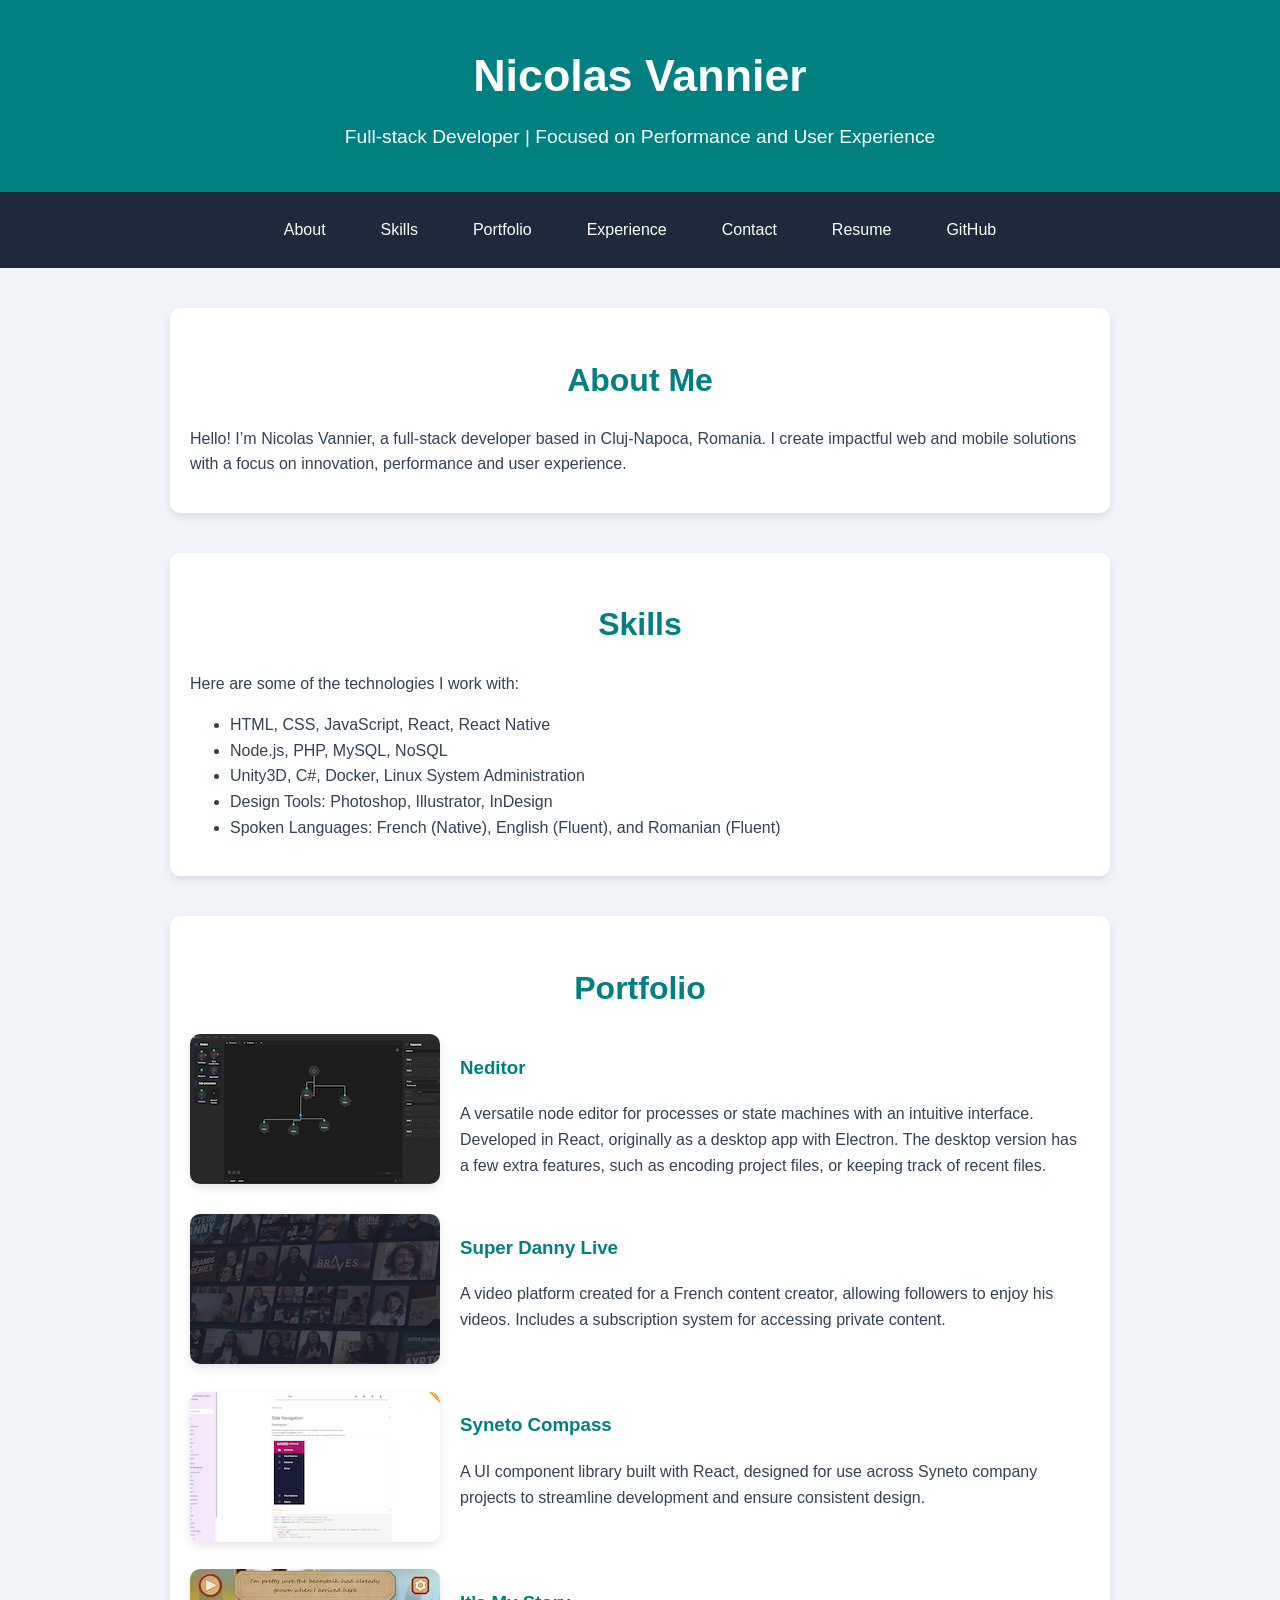
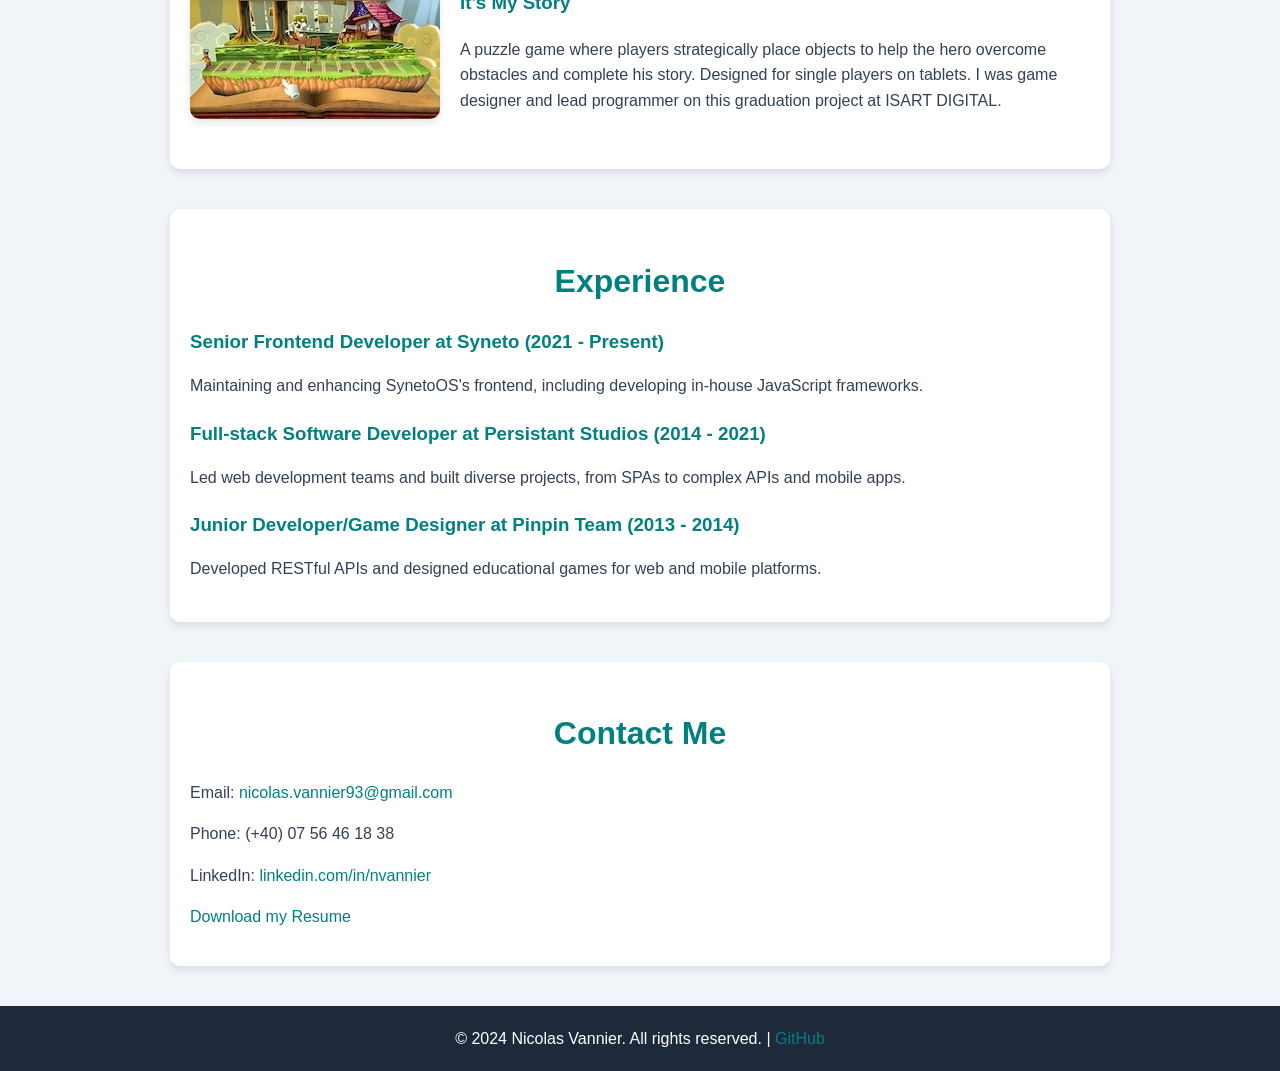
==== index.html @ c06a726c "update: optimize for mobile browsers" ====
<!DOCTYPE html>
<html lang="en">

<head>
  <meta charset="UTF-8">
  <meta name="viewport" content="width=device-width, initial-scale=1.0">
  <title>Nicolas Vannier Portfolio</title>
  <link rel="shortcut icon" href="favicon.ico" type="image/x-icon">
  <style>
    :root {
      --primary-color: #008080;
      --secondary-color: #1e293b;
      --background-color: #f1f5f9;
      --text-color: #334155;
      --light-text: #ffffff;
    }

    html {
      scroll-behavior: smooth;
    }

    body {
      font-family: 'Arial', sans-serif;
      margin: 0;
      padding: 0;
      background-color: var(--background-color);
      color: var(--text-color);
      line-height: 1.6;
    }

    header {
      background: var(--primary-color);
      color: var(--light-text);
      text-align: center;
      padding: 40px 20px;
    }

    header h1 {
      font-size: 2.8em;
      margin: 0;
    }

    header p {
      font-size: 1.2em;
      margin: 10px 0 0;
    }

    nav {
      position: relative;
      background: var(--secondary-color);
      padding: 15px;
    }

    #menu-toggle {
      display: none;
    }

    #menu-icon {
      display: none;
      font-size: 1.5em;
      cursor: pointer;
      background: var(--secondary-color);
      color: white;
      border: none;
      padding: 10px;
      border-radius: 5px;
      margin: 10px 0;
    }

    /* Navigation Links */
    #nav-links {
      display: flex;
      justify-content: center;
      gap: 15px;
    }

    #nav-links a {
      text-decoration: none;
      color: var(--light-text);
      padding: 10px 20px;
      border-radius: 5px;
      transition: background 0.3s;
    }

    #nav-links a:hover {
      background: var(--primary-color);
    }

    section {
      max-width: 900px;
      margin: 40px auto;
      padding: 20px;
      background: white;
      border-radius: 10px;
      box-shadow: 0 4px 8px rgba(0, 0, 0, 0.1);
    }

    section h2 {
      text-align: center;
      color: var(--primary-color);
      font-size: 2em;
      margin-bottom: 20px;
    }

    .portfolio-item {
      display: flex;
      gap: 20px;
      margin-bottom: 20px;
    }

    .portfolio-item img {
      width: 250px;
      height: 150px;
      object-fit: cover;
      border-radius: 10px;
      box-shadow: 0 4px 8px rgba(0, 0, 0, 0.1);
    }

    footer {
      background: var(--secondary-color);
      color: white;
      text-align: center;
      padding: 20px 0;
    }

    a {
      color: var(--primary-color);
      text-decoration: none;
    }

    a:hover {
      text-decoration: underline;
    }

    .experience-item {
      margin-bottom: 20px;
    }

    .experience-item h3 {
      color: var(--primary-color);
      margin-bottom: 5px;
    }

    /* General Styles for Small Screens */
    @media (max-width: 768px) {
      #menu-icon {
        display: block;
        margin-top: 0;
      }

      nav {
        padding: 0;
      }

      #nav-links {
        display: none;
        flex-direction: column;
        align-items: center;
        background: var(--secondary-color);
        padding: 10px;
        border-radius: 10px;
        box-shadow: 0 4px 8px rgba(0, 0, 0, 0.1);
      }

      #menu-toggle:checked+#menu-icon+#nav-links {
        display: flex;
      }

      #nav-links a {
        color: white;
        margin: 5px 0;
      }

      section {
        padding: 15px;
        margin: 20px auto;
      }

      .portfolio-item {
        flex-direction: column;
        align-items: center;
      }

      .portfolio-item img {
        width: 100%;
        max-width: 300px;
        height: auto;
        margin-bottom: 10px;
      }

      .portfolio-item div {
        text-align: center;
      }

      header {
        padding: 20px;
      }

      header h1 {
        font-size: 2em;
      }

      header p {
        font-size: 1em;
      }

      footer {
        font-size: 0.9em;
        padding: 15px;
      }
    }
  </style>
</head>

<body>
  <header>
    <h1>Nicolas Vannier</h1>
    <p>Full-stack Developer | Focused on Performance and User Experience</p>
  </header>

  <nav>
    <input type="checkbox" id="menu-toggle" />
    <label for="menu-toggle" id="menu-icon" aria-label="Toggle navigation">☰</label>
    <div id="nav-links">
      <a href="#about">About</a>
      <a href="#skills">Skills</a>
      <a href="#portfolio">Portfolio</a>
      <a href="#experience">Experience</a>
      <a href="#contact">Contact</a>
      <a href="assets/CV-VANNIER_Nicolas.pdf" download>Resume</a>
      <a href="https://github.com/Nayael" target="_blank">GitHub</a>
    </div>
  </nav>

  <section id="about">
    <h2>About Me</h2>
    <p>Hello! I’m Nicolas Vannier, a full-stack developer based in Cluj-Napoca, Romania. I create impactful web and
      mobile solutions with a focus on innovation, performance and user experience.</p>
  </section>

  <section id="skills">
    <h2>Skills</h2>
    <p>Here are some of the technologies I work with:</p>
    <ul>
      <li>HTML, CSS, JavaScript, React, React Native</li>
      <li>Node.js, PHP, MySQL, NoSQL</li>
      <li>Unity3D, C#, Docker, Linux System Administration</li>
      <li>Design Tools: Photoshop, Illustrator, InDesign</li>
      <li>Spoken Languages: French (Native), English (Fluent), and Romanian (Fluent)</li>
    </ul>
  </section>

  <section id="portfolio">
    <h2>Portfolio</h2>
    <div class="portfolio-item">
      <div>
        <a href="https://nicolas-vannier.io/neditor" target="_blank">
          <img src="assets/imgs/neditor.png" alt="Neditor Project">
        </a>
      </div>
      <div>
        <h3><a href="https://nicolas-vannier.io/neditor" target="_blank">Neditor</a></h3>
        <p>A versatile node editor for processes or state machines with an intuitive interface. Developed in React,
          originally as a desktop app with Electron. The desktop version has a few extra features, such as encoding
          project files, or keeping track of recent files.</p>
      </div>
    </div>
    <div class="portfolio-item">
      <div>
        <a href="https://superdannylive.com/home/" target="_blank">
          <img src="assets/imgs/sdl.png" alt="Super Danny Live Project">
        </a>
      </div>
      <div>
        <h3><a href="https://superdannylive.com/home/" target="_blank">Super Danny Live</a></h3>
        <p>A video platform created for a French content creator, allowing followers to enjoy his videos. Includes a
          subscription system for accessing private content.</p>
      </div>
    </div>
    <div class="portfolio-item">
      <div>
        <a href="https://synetonet.github.io/compass-react/" target="_blank">
          <img src="assets/imgs/compass.png" alt="Syneto Compass Project">
        </a>
      </div>
      <div>
        <h3><a href="https://synetonet.github.io/compass-react/" target="_blank">Syneto Compass</a></h3>
        <p>A UI component library built with React, designed for use across Syneto company projects to streamline
          development and ensure consistent design.</p>
      </div>
    </div>
    <div class="portfolio-item">
      <div>
        <a href="https://www.youtube.com/watch?v=lxFvYKas4wQ" target="_blank">
          <img src="assets/imgs/itsmystory.jpg" alt="It's My Story">
        </a>
      </div>
      <div>
        <h3><a href="https://www.youtube.com/watch?v=lxFvYKas4wQ" target="_blank">It's My Story</a></h3>
        <p>A puzzle game where players strategically place objects to help the hero overcome obstacles and complete his
          story. Designed for single players on tablets. I was game designer and lead programmer on this graduation
          project at ISART DIGITAL.</p>
      </div>
    </div>
  </section>

  <section id="experience">
    <h2>Experience</h2>
    <div class="experience-item">
      <h3>Senior Frontend Developer at Syneto (2021 - Present)</h3>
      <p>Maintaining and enhancing SynetoOS's frontend, including developing in-house JavaScript frameworks.</p>
    </div>
    <div class="experience-item">
      <h3>Full-stack Software Developer at Persistant Studios (2014 - 2021)</h3>
      <p>Led web development teams and built diverse projects, from SPAs to complex APIs and mobile apps.</p>
    </div>
    <div class="experience-item">
      <h3>Junior Developer/Game Designer at Pinpin Team (2013 - 2014)</h3>
      <p>Developed RESTful APIs and designed educational games for web and mobile platforms.</p>
    </div>
  </section>

  <section id="contact">
    <h2>Contact Me</h2>
    <p>Email: <a href="mailto:nicolas.vannier93@gmail.com">nicolas.vannier93@gmail.com</a></p>
    <p>Phone: (+40) 07 56 46 18 38</p>
    <p>LinkedIn: <a href="https://www.linkedin.com/in/nvannier" target="_blank">linkedin.com/in/nvannier</a></p>
    <p><a href="assets/CV-VANNIER_Nicolas.pdf" download>Download my Resume</a></p>
  </section>

  <footer>
    &copy; 2024 Nicolas Vannier. All rights reserved. | <a href="https://github.com/Nayael" target="_blank">GitHub</a>
  </footer>
</body>

</html>
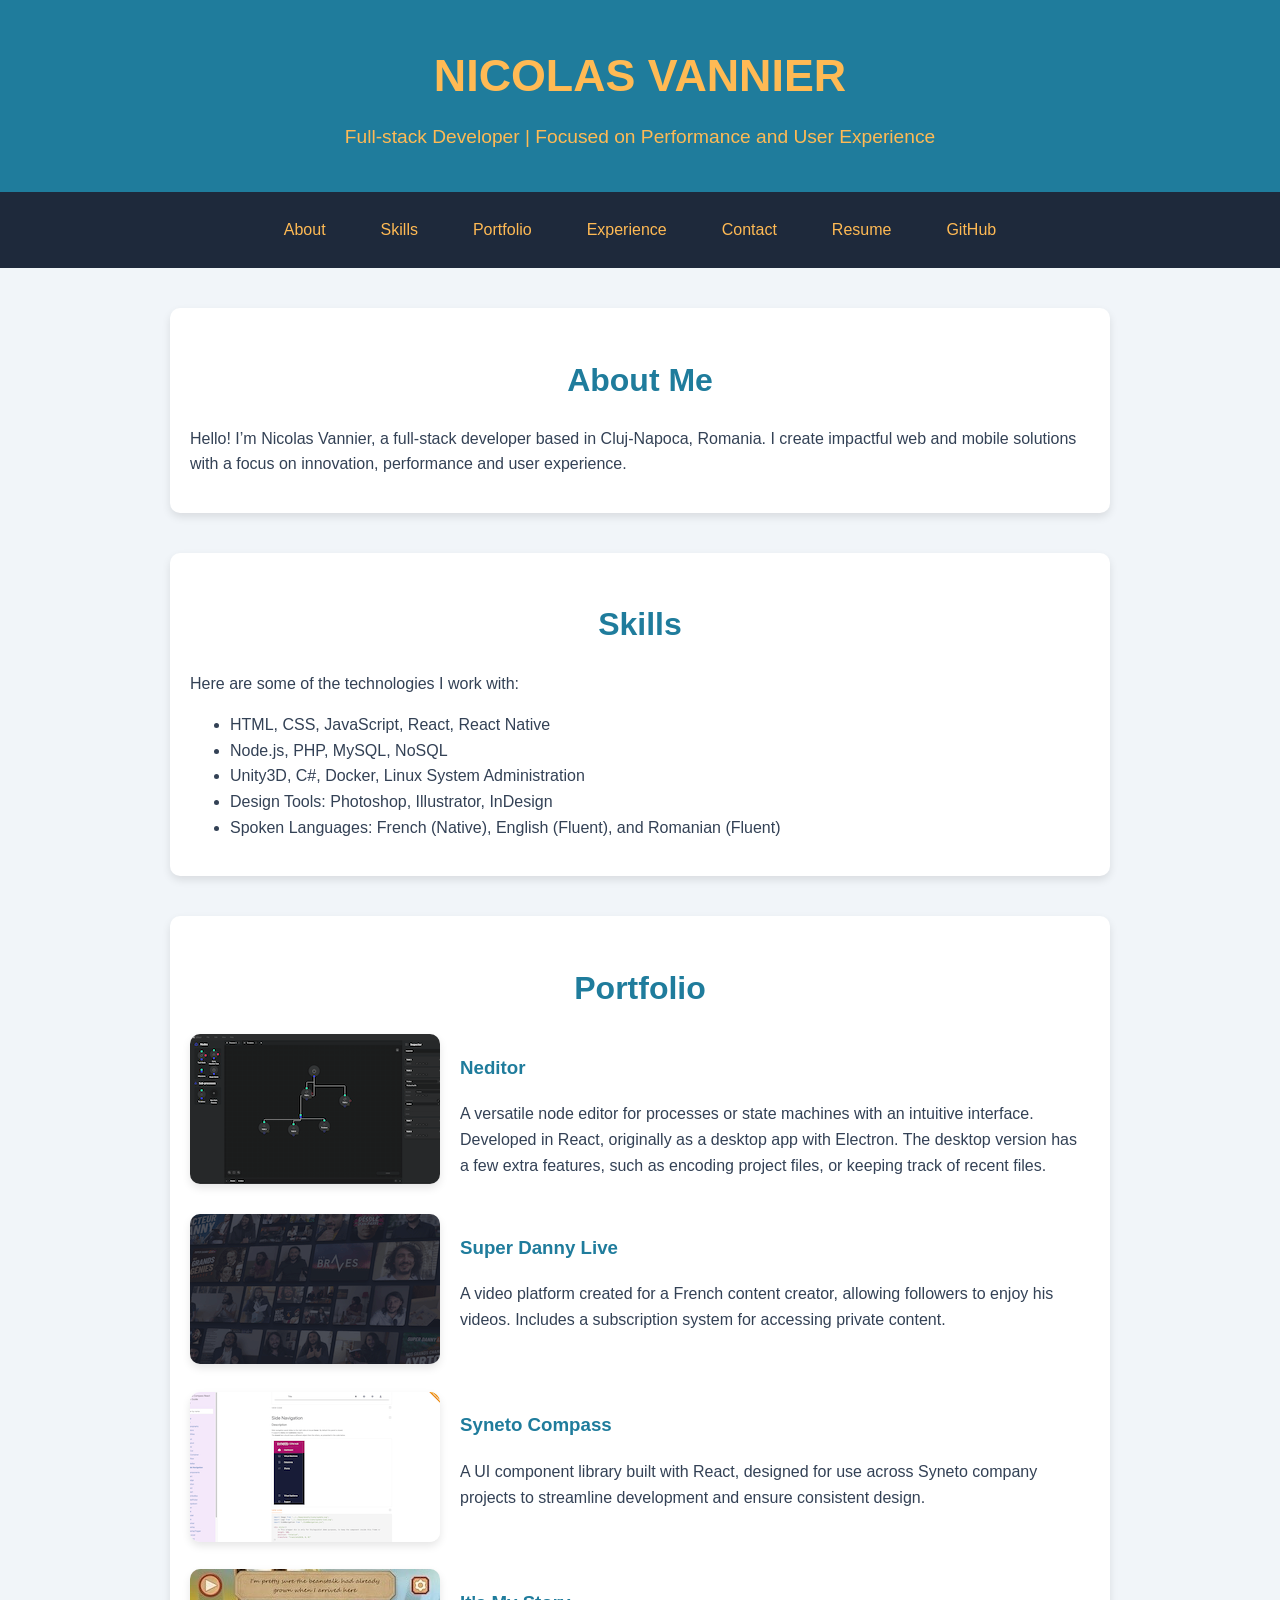
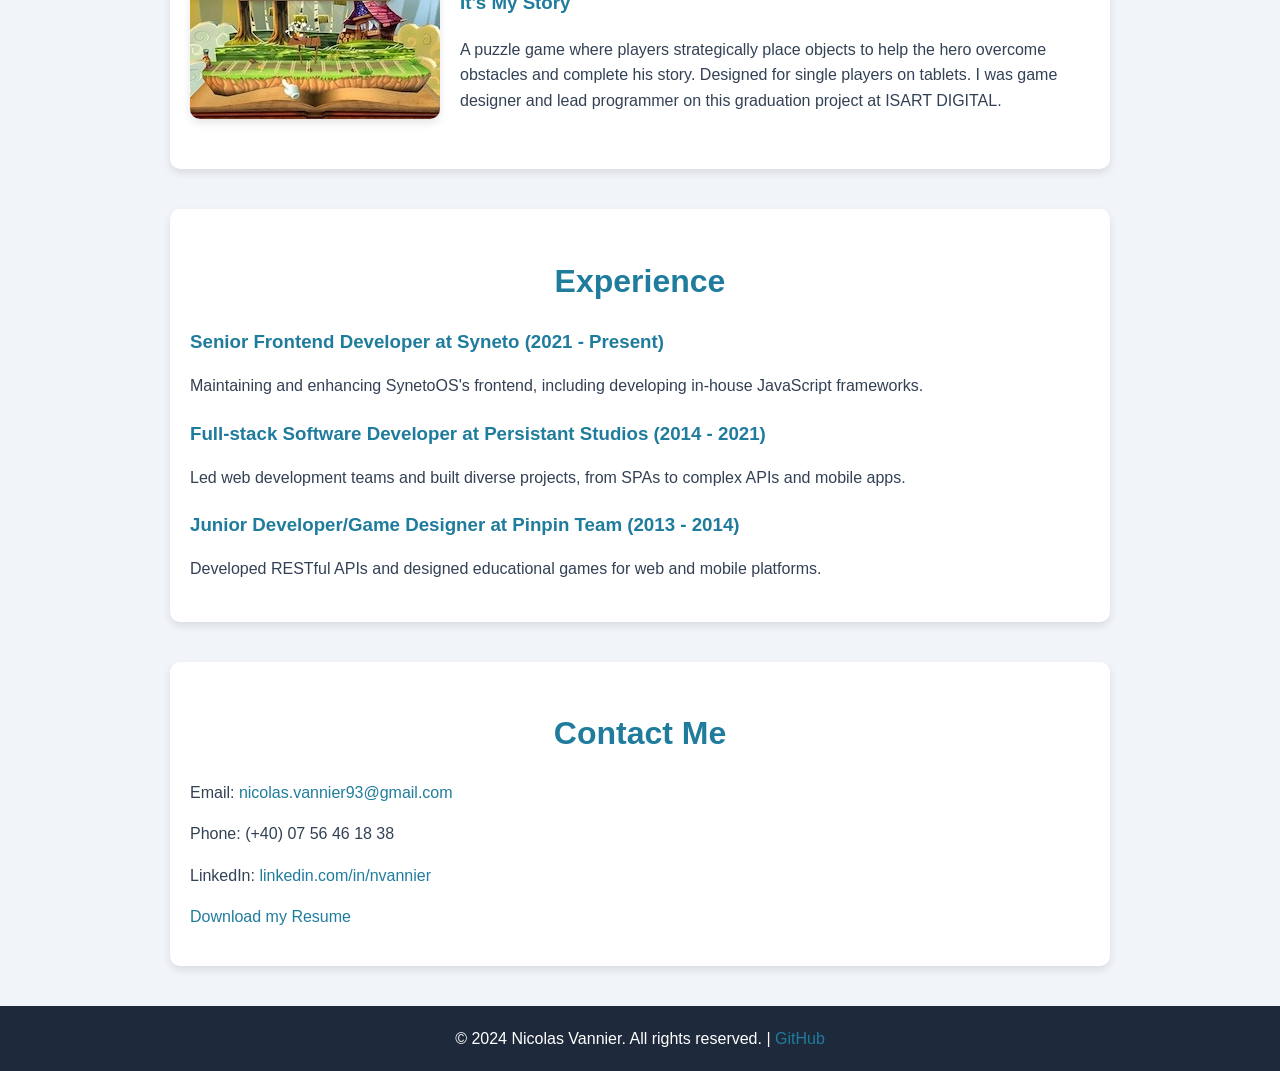
==== commit de022068: "update: change colors" ====
--- a/index.html
+++ b/index.html
@@ -8,11 +8,11 @@
   <link rel="shortcut icon" href="favicon.ico" type="image/x-icon">
   <style>
     :root {
-      --primary-color: #008080;
+      --primary-color: #1f7c9c;
       --secondary-color: #1e293b;
       --background-color: #f1f5f9;
       --text-color: #334155;
-      --light-text: #ffffff;
+      --light-text: #ffba54;
     }
 
     html {
@@ -214,7 +214,7 @@
 
 <body>
   <header>
-    <h1>Nicolas Vannier</h1>
+    <h1>NICOLAS VANNIER</h1>
     <p>Full-stack Developer | Focused on Performance and User Experience</p>
   </header>
 
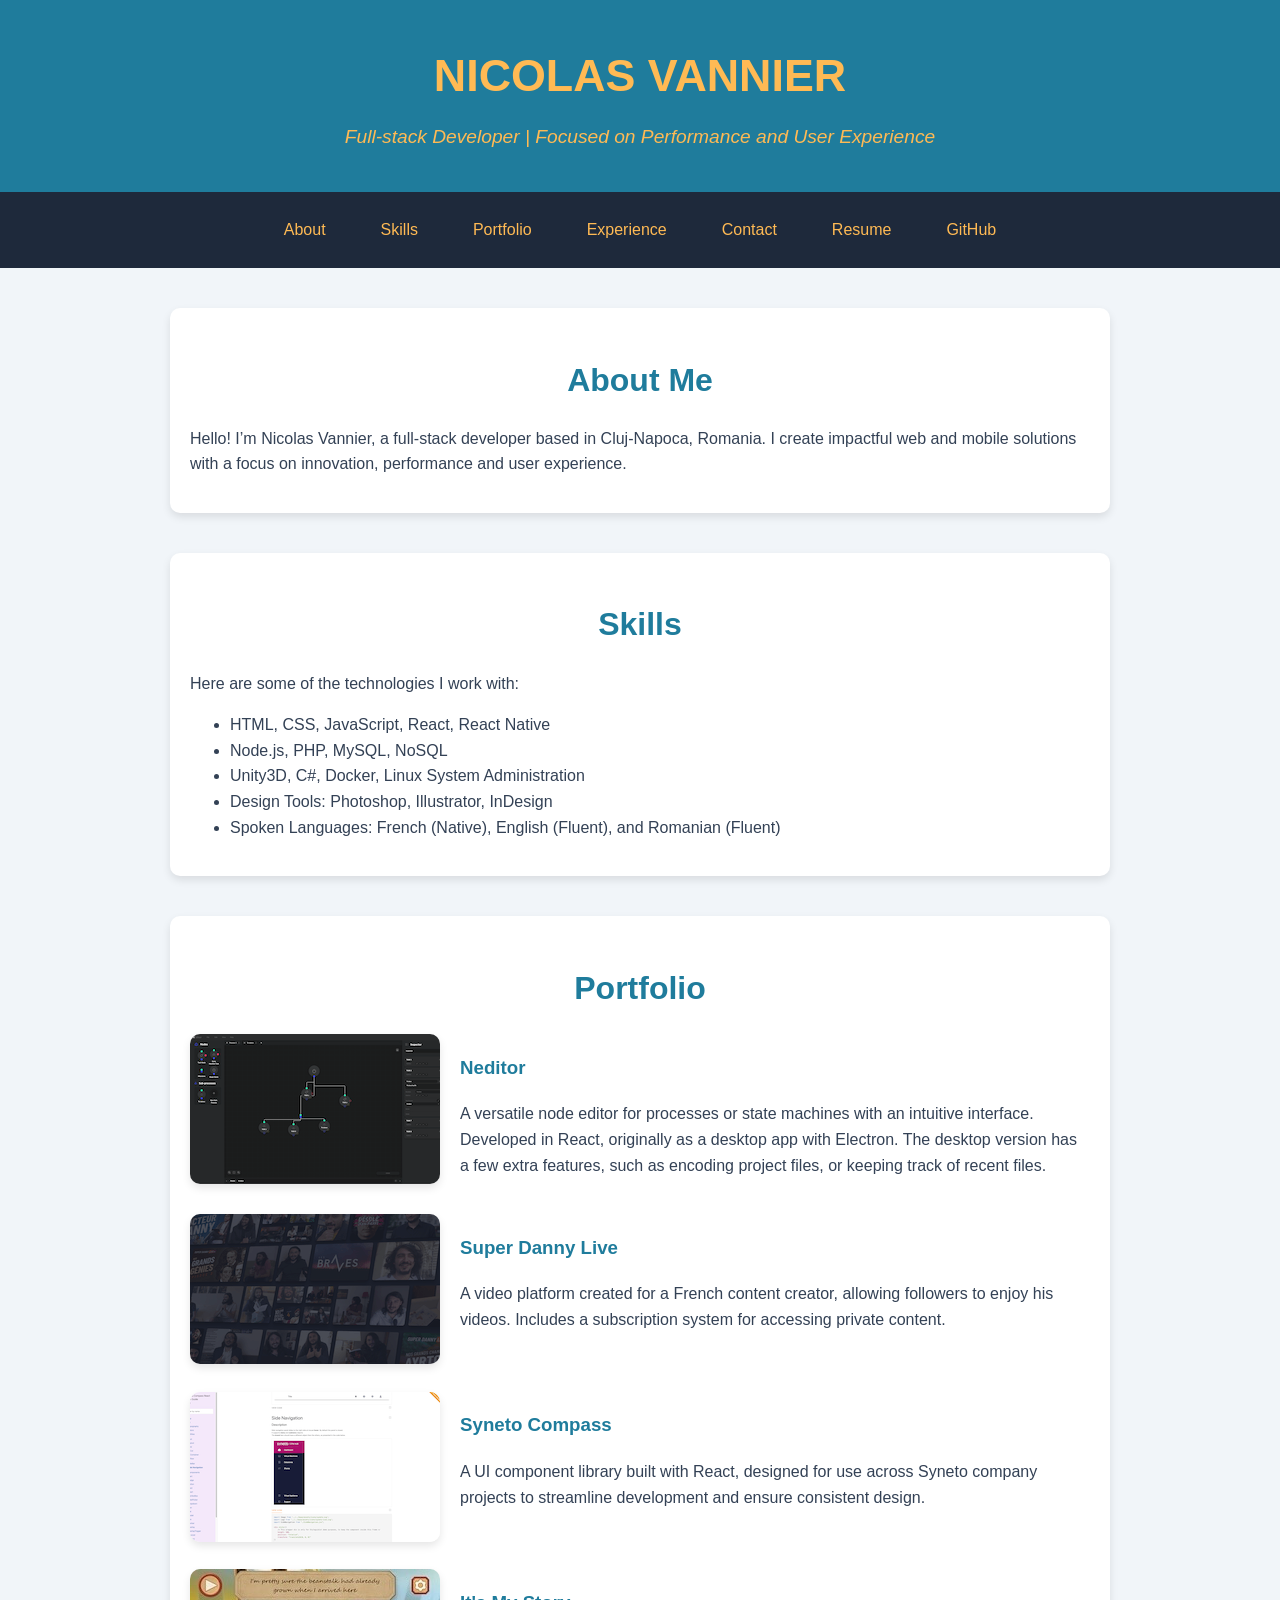
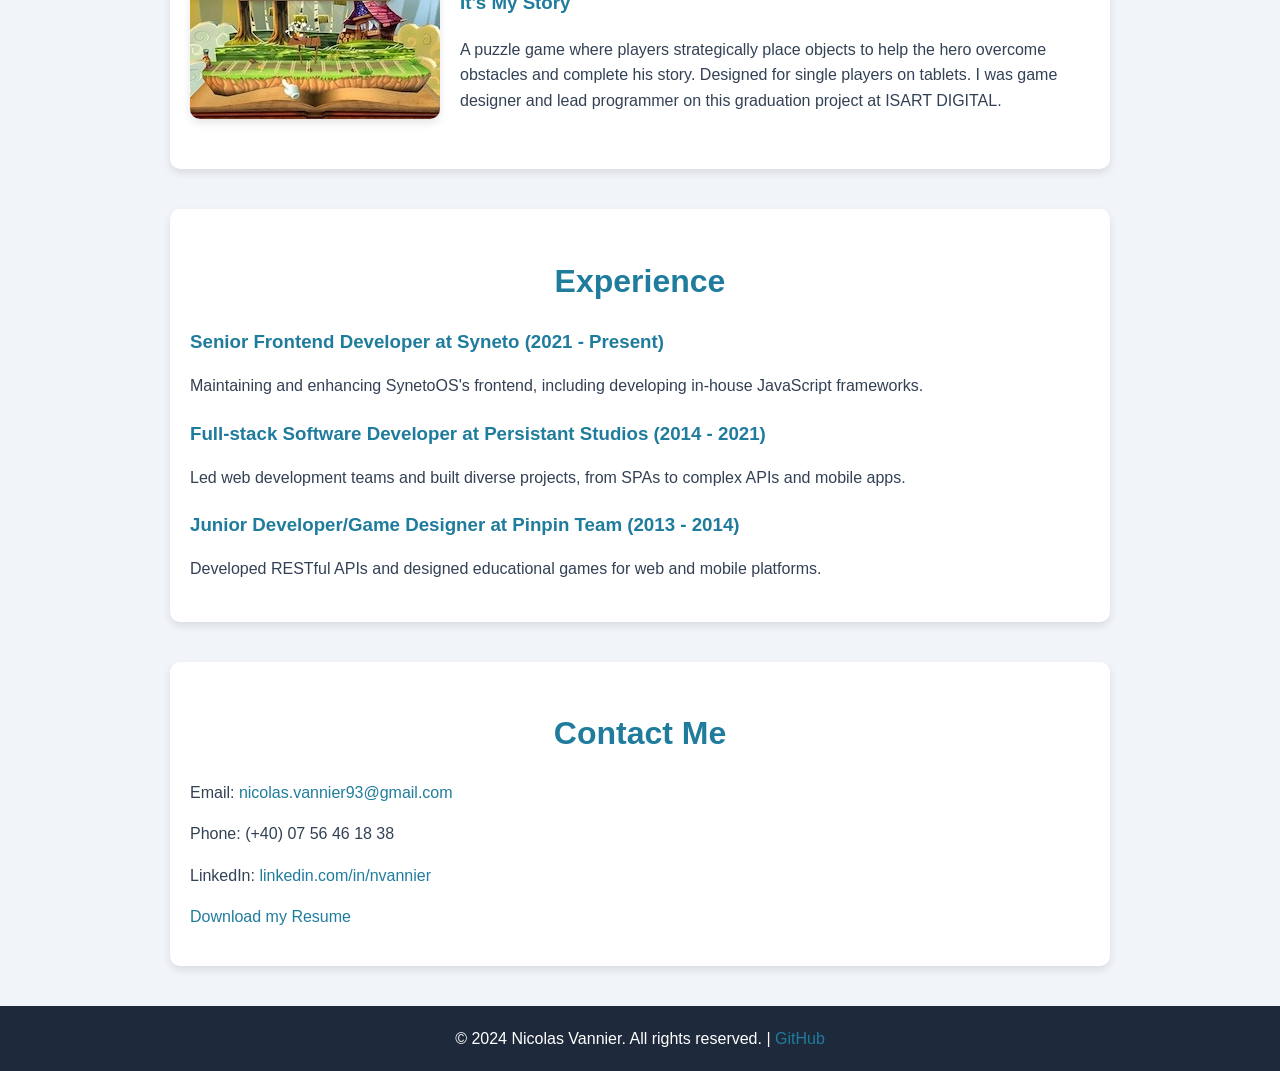
==== commit f67ada77: "update: add animations" ====
--- a/index.html
+++ b/index.html
@@ -15,6 +15,39 @@
       --light-text: #ffba54;
     }
 
+    @keyframes fadeIn {
+      from {
+        opacity: 0;
+        transform: translateY(20px);
+      }
+      to {
+        opacity: 1;
+        transform: translateY(0);
+      }
+    }
+
+    @keyframes slideIn {
+      from {
+        transform: translateX(-20px);
+        opacity: 0;
+      }
+      to {
+        transform: translateX(0);
+        opacity: 1;
+      }
+    }
+
+    @keyframes slideDown {
+      from {
+        max-height: 0;
+        opacity: 0;
+      }
+      to {
+        max-height: 500px;
+        opacity: 1;
+      }
+    }
+
     html {
       scroll-behavior: smooth;
     }
@@ -33,6 +66,8 @@
       color: var(--light-text);
       text-align: center;
       padding: 40px 20px;
+      position: relative;
+      z-index: 1;
     }
 
     header h1 {
@@ -79,11 +114,13 @@
       color: var(--light-text);
       padding: 10px 20px;
       border-radius: 5px;
-      transition: background 0.3s;
+      position: relative;
+      transition: background 0.3s, transform 0.3s;
     }
 
     #nav-links a:hover {
       background: var(--primary-color);
+      transform: translateY(-3px);
     }
 
     section {
@@ -93,6 +130,7 @@
       background: white;
       border-radius: 10px;
       box-shadow: 0 4px 8px rgba(0, 0, 0, 0.1);
+      animation: fadeIn 1s ease-in-out;
     }
 
     section h2 {
@@ -106,6 +144,8 @@
       display: flex;
       gap: 20px;
       margin-bottom: 20px;
+      /* animation: fadeIn 1s ease-in-out; */
+      animation: slideIn 1s ease-in-out;
     }
 
     .portfolio-item img {
@@ -114,6 +154,11 @@
       object-fit: cover;
       border-radius: 10px;
       box-shadow: 0 4px 8px rgba(0, 0, 0, 0.1);
+      transition: transform 0.3s ease;
+    }
+
+    .portfolio-item img:hover {
+      transform: scale(1.05);
     }
 
     footer {
@@ -121,6 +166,7 @@
       color: white;
       text-align: center;
       padding: 20px 0;
+      animation: fadeIn 2s ease-in-out;
     }
 
     a {
@@ -164,6 +210,7 @@
 
       #menu-toggle:checked+#menu-icon+#nav-links {
         display: flex;
+        animation: slideDown 0.5s ease-in-out;
       }
 
       #nav-links a {
@@ -215,7 +262,7 @@
 <body>
   <header>
     <h1>NICOLAS VANNIER</h1>
-    <p>Full-stack Developer | Focused on Performance and User Experience</p>
+    <p><em>Full-stack Developer | Focused on Performance and User Experience</em></p>
   </header>
 
   <nav>
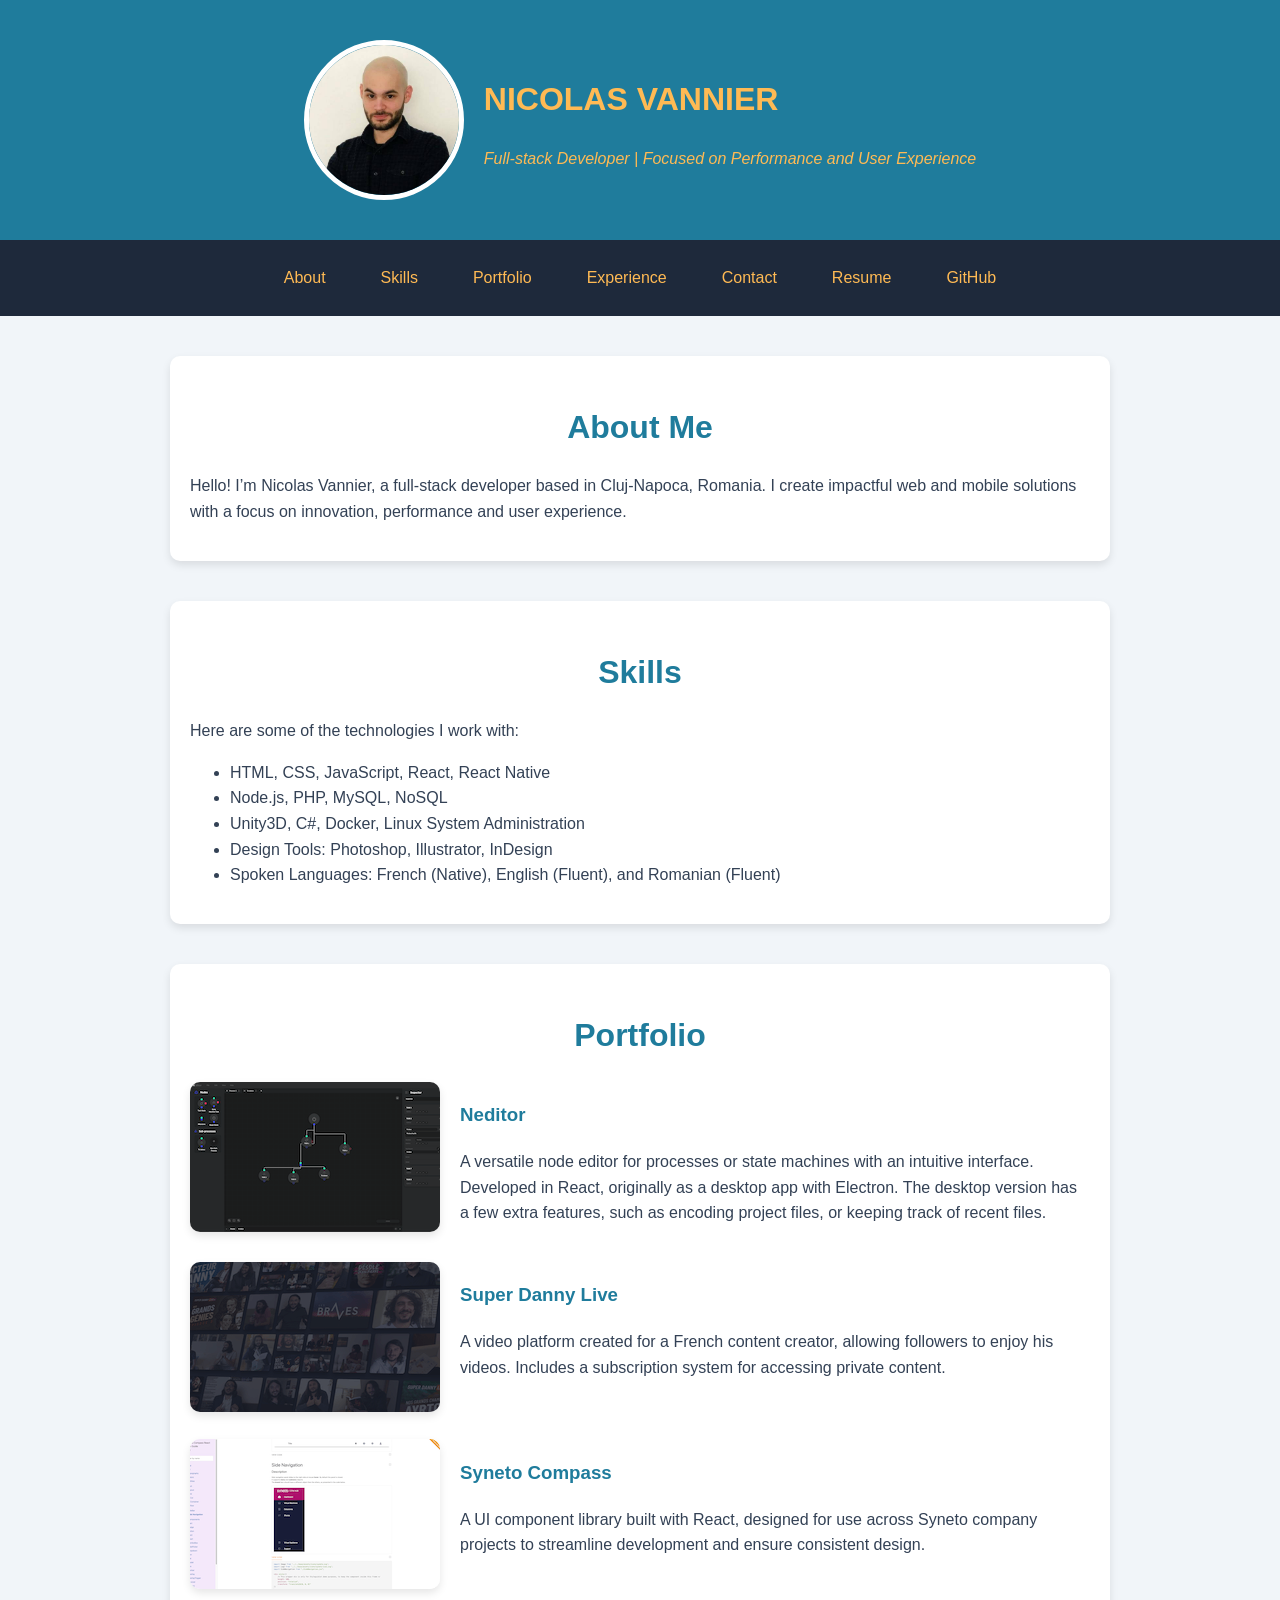
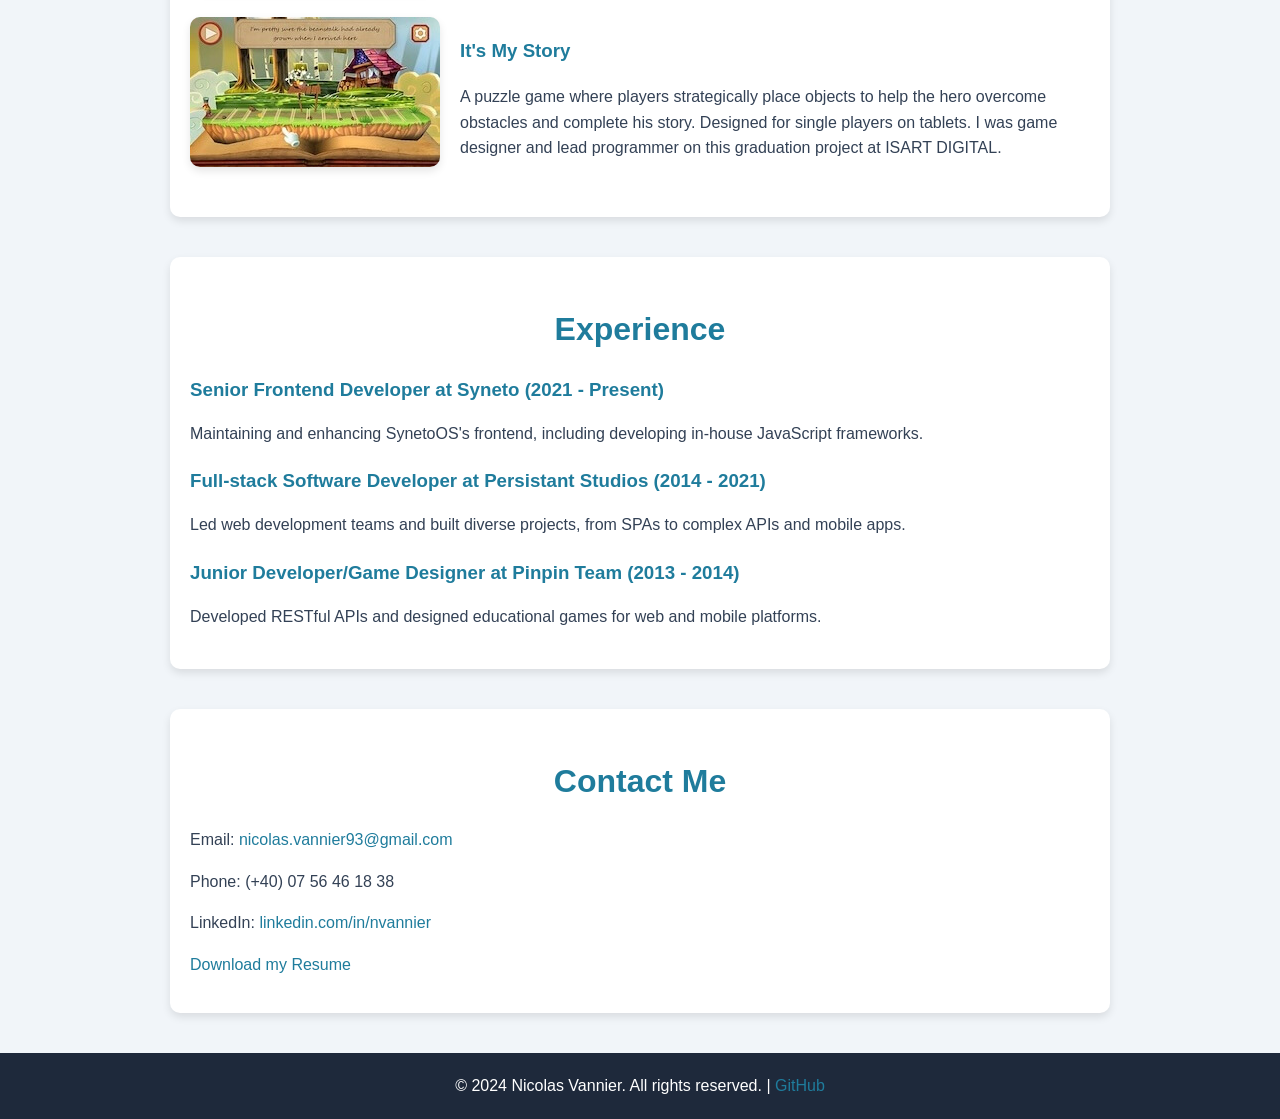
==== commit 62dd9466: "update: add image to header" ====
--- a/index.html
+++ b/index.html
@@ -20,6 +20,7 @@
         opacity: 0;
         transform: translateY(20px);
       }
+
       to {
         opacity: 1;
         transform: translateY(0);
@@ -31,6 +32,7 @@
         transform: translateX(-20px);
         opacity: 0;
       }
+
       to {
         transform: translateX(0);
         opacity: 1;
@@ -42,9 +44,34 @@
         max-height: 0;
         opacity: 0;
       }
+
       to {
         max-height: 500px;
         opacity: 1;
+      }
+    }
+
+    @keyframes fadeInScale {
+      from {
+        opacity: 0;
+        transform: scale(0.8);
+      }
+
+      to {
+        opacity: 1;
+        transform: scale(1);
+      }
+    }
+
+    @keyframes slideLeftFadeIn {
+      from {
+        opacity: 0;
+        transform: translateX(20px);
+      }
+
+      to {
+        opacity: 1;
+        transform: translateX(0);
       }
     }
 
@@ -64,20 +91,45 @@
     header {
       background: var(--primary-color);
       color: var(--light-text);
-      text-align: center;
       padding: 40px 20px;
       position: relative;
       z-index: 1;
     }
 
+    /* Header Content Layout */
+    .header-content {
+      display: flex;
+      align-items: center;
+      justify-content: center;
+      flex-wrap: wrap;
+      gap: 20px;
+    }
+
+    /* Profile Picture Styles */
+    .profile-picture {
+      width: 150px;
+      height: 150px;
+      border-radius: 50%;
+      border: 5px solid white;
+      object-fit: cover;
+      animation: fadeInScale 0.35s ease-in-out;
+    }
+
+    /* Header Text Animation */
+    header h1,
+    header p {
+      opacity: 0;
+      transform: translateY(20px);
+      animation: slideLeftFadeIn 0.35s ease-in-out forwards;
+    }
+
     header h1 {
-      font-size: 2.8em;
-      margin: 0;
+      font-family: Verdana, Geneva, Tahoma, sans-serif;
+      animation-delay: 0.2s;
     }
 
     header p {
-      font-size: 1.2em;
-      margin: 10px 0 0;
+      animation-delay: 0.4s;
     }
 
     nav {
@@ -241,6 +293,7 @@
 
       header {
         padding: 20px;
+        text-align: center;
       }
 
       header h1 {
@@ -261,8 +314,13 @@
 
 <body>
   <header>
-    <h1>NICOLAS VANNIER</h1>
-    <p><em>Full-stack Developer | Focused on Performance and User Experience</em></p>
+    <div class="header-content">
+      <img src="assets/imgs/avatar.jpg" alt="Your Profile Picture" class="profile-picture">
+      <div>
+        <h1>NICOLAS VANNIER</h1>
+        <p><em>Full-stack Developer | Focused on Performance and User Experience</em></p>
+      </div>
+    </div>
   </header>
 
   <nav>
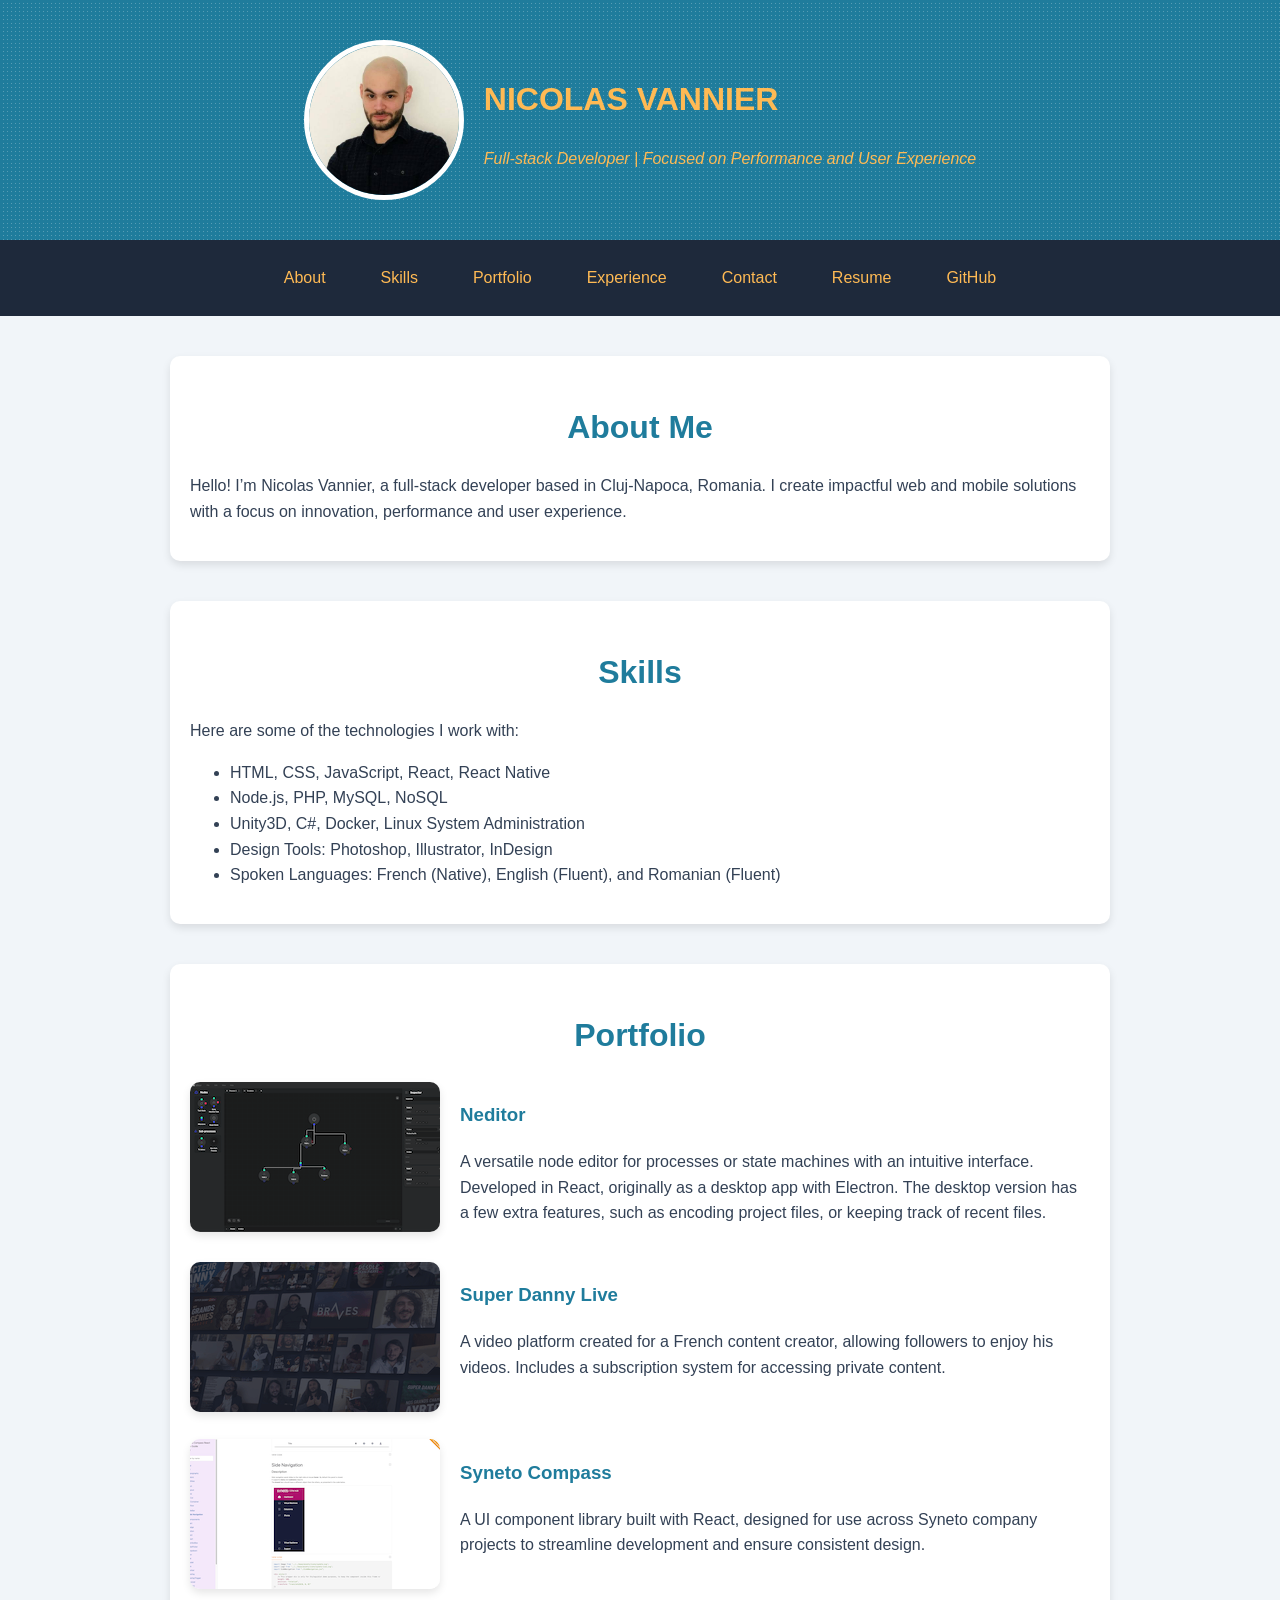
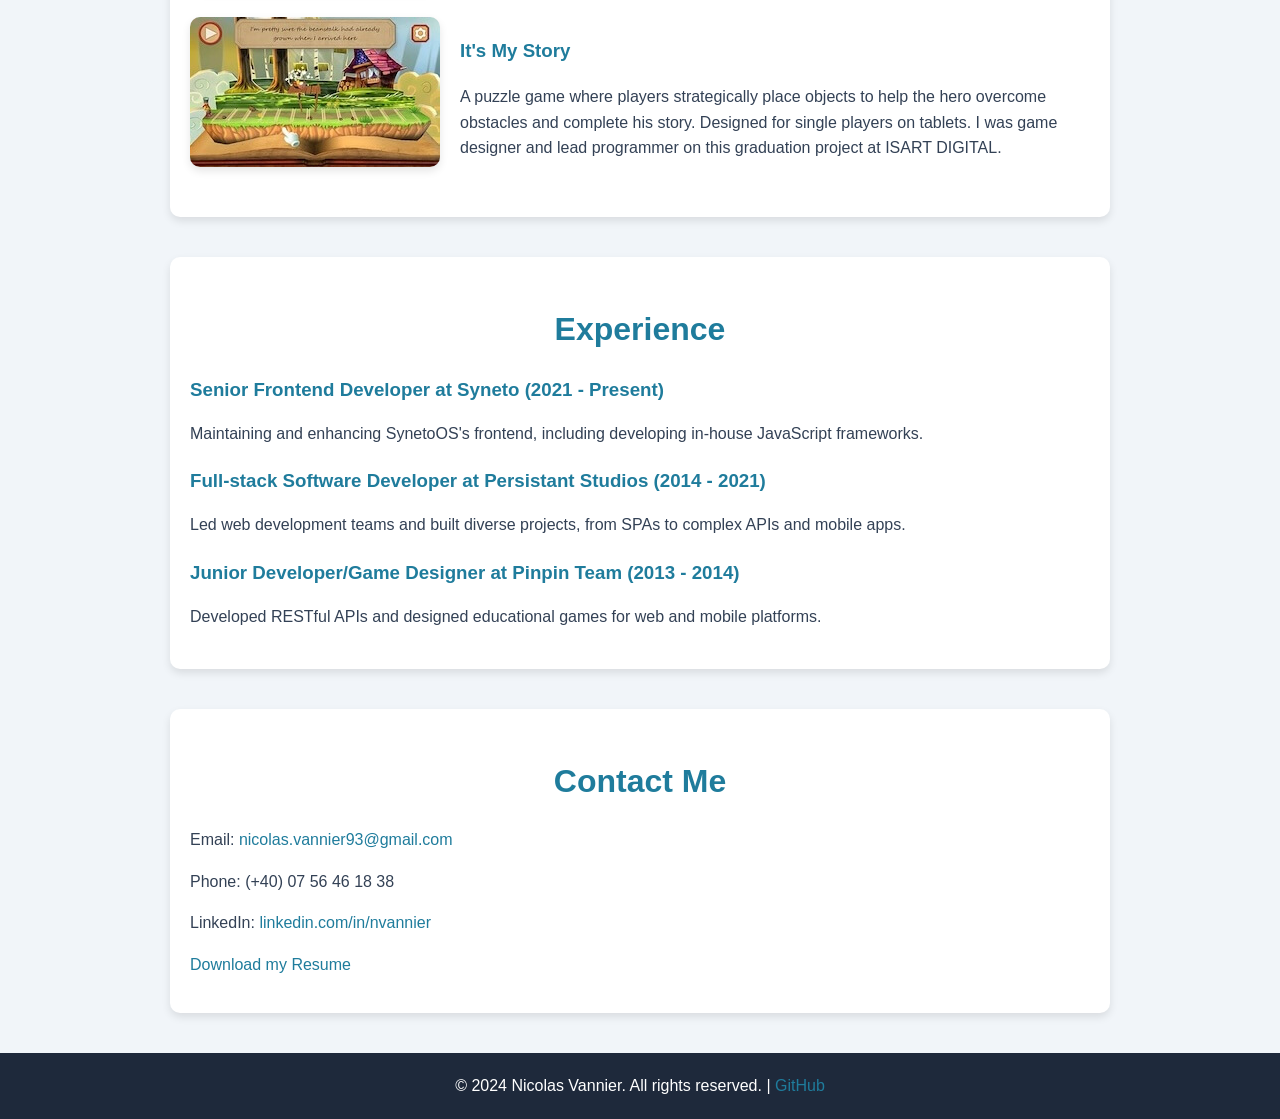
==== commit 2bfee1c1: "update: add pattern to header" ====
--- a/index.html
+++ b/index.html
@@ -94,6 +94,8 @@
       padding: 40px 20px;
       position: relative;
       z-index: 1;
+      background-image: repeating-linear-gradient(-45deg, rgba(255,255,255, 0.25), rgba(255,255,255, 0.25) 1px, transparent 1px, transparent 6px);
+      background-size: 4px 4px;
     }
 
     /* Header Content Layout */
@@ -112,7 +114,7 @@
       border-radius: 50%;
       border: 5px solid white;
       object-fit: cover;
-      animation: fadeInScale 0.35s ease-in-out;
+      animation: fadeInScale 0.7s ease-in-out;
     }
 
     /* Header Text Animation */
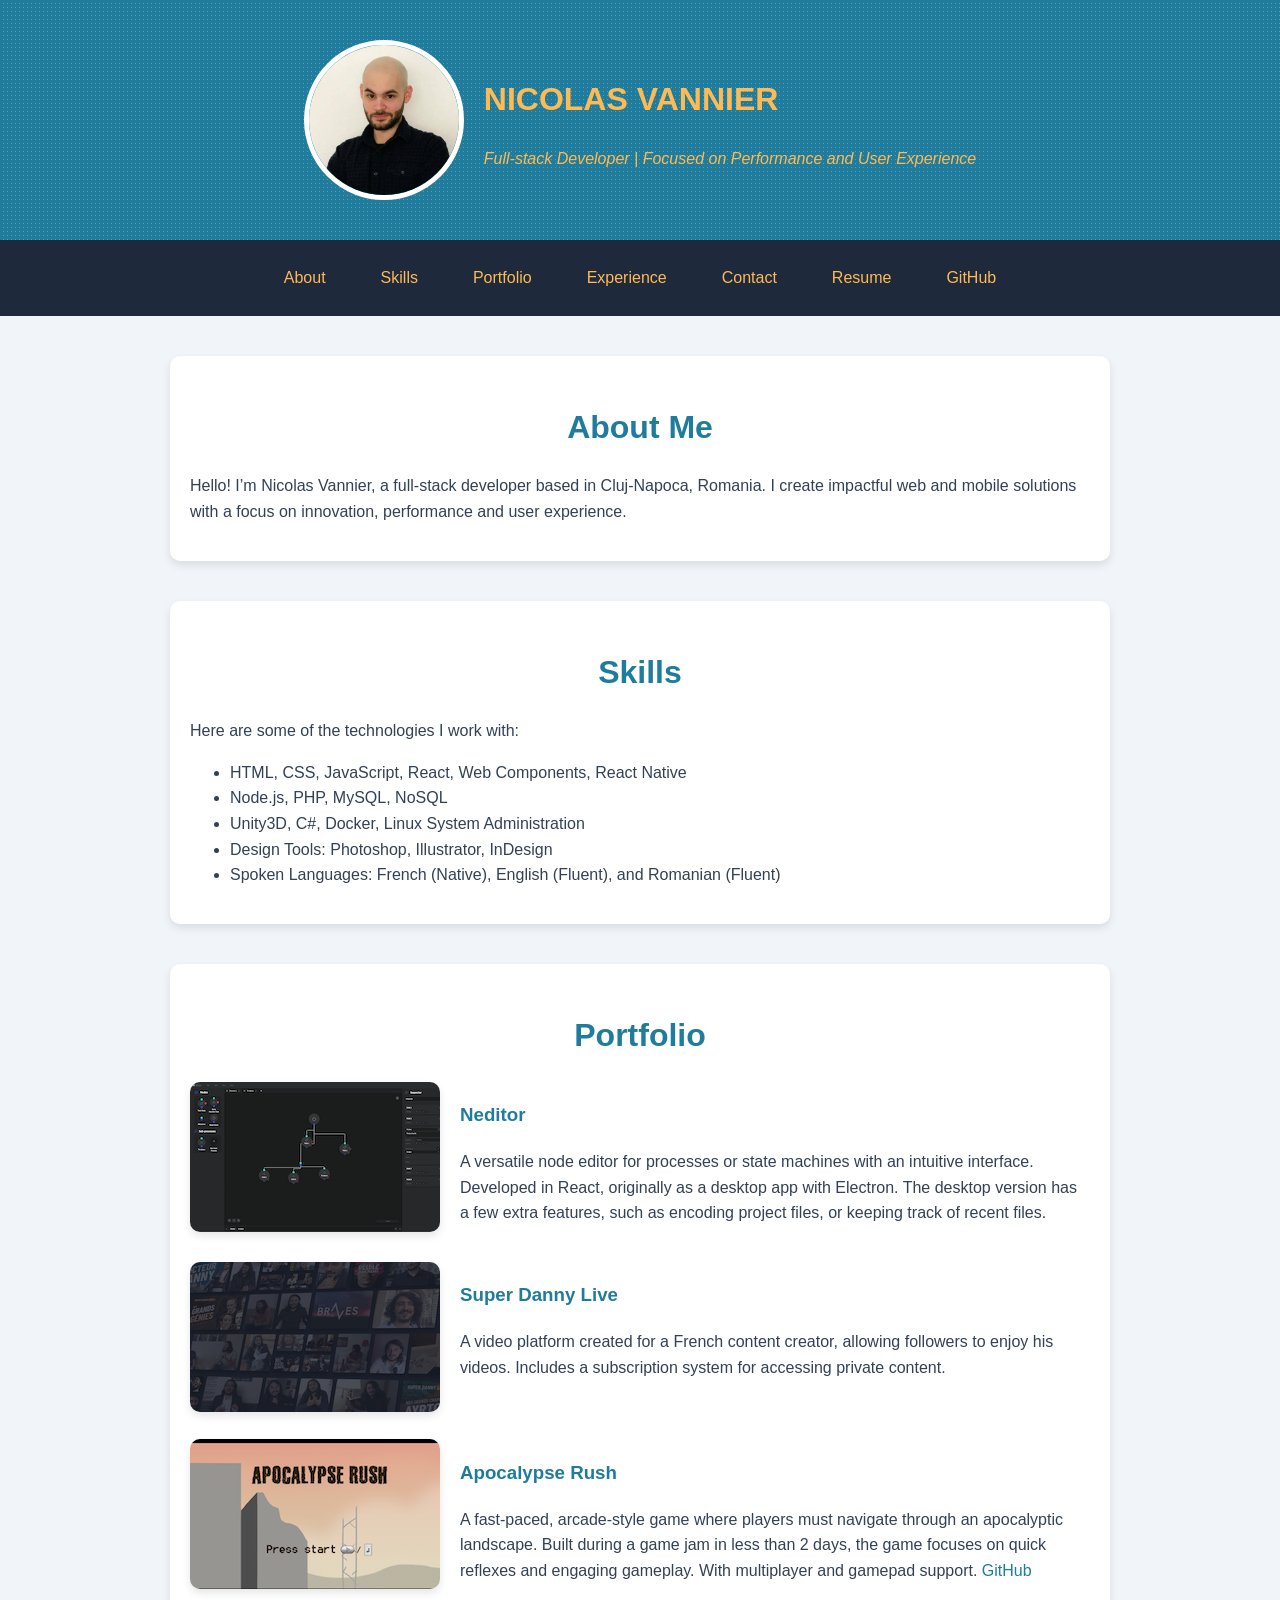
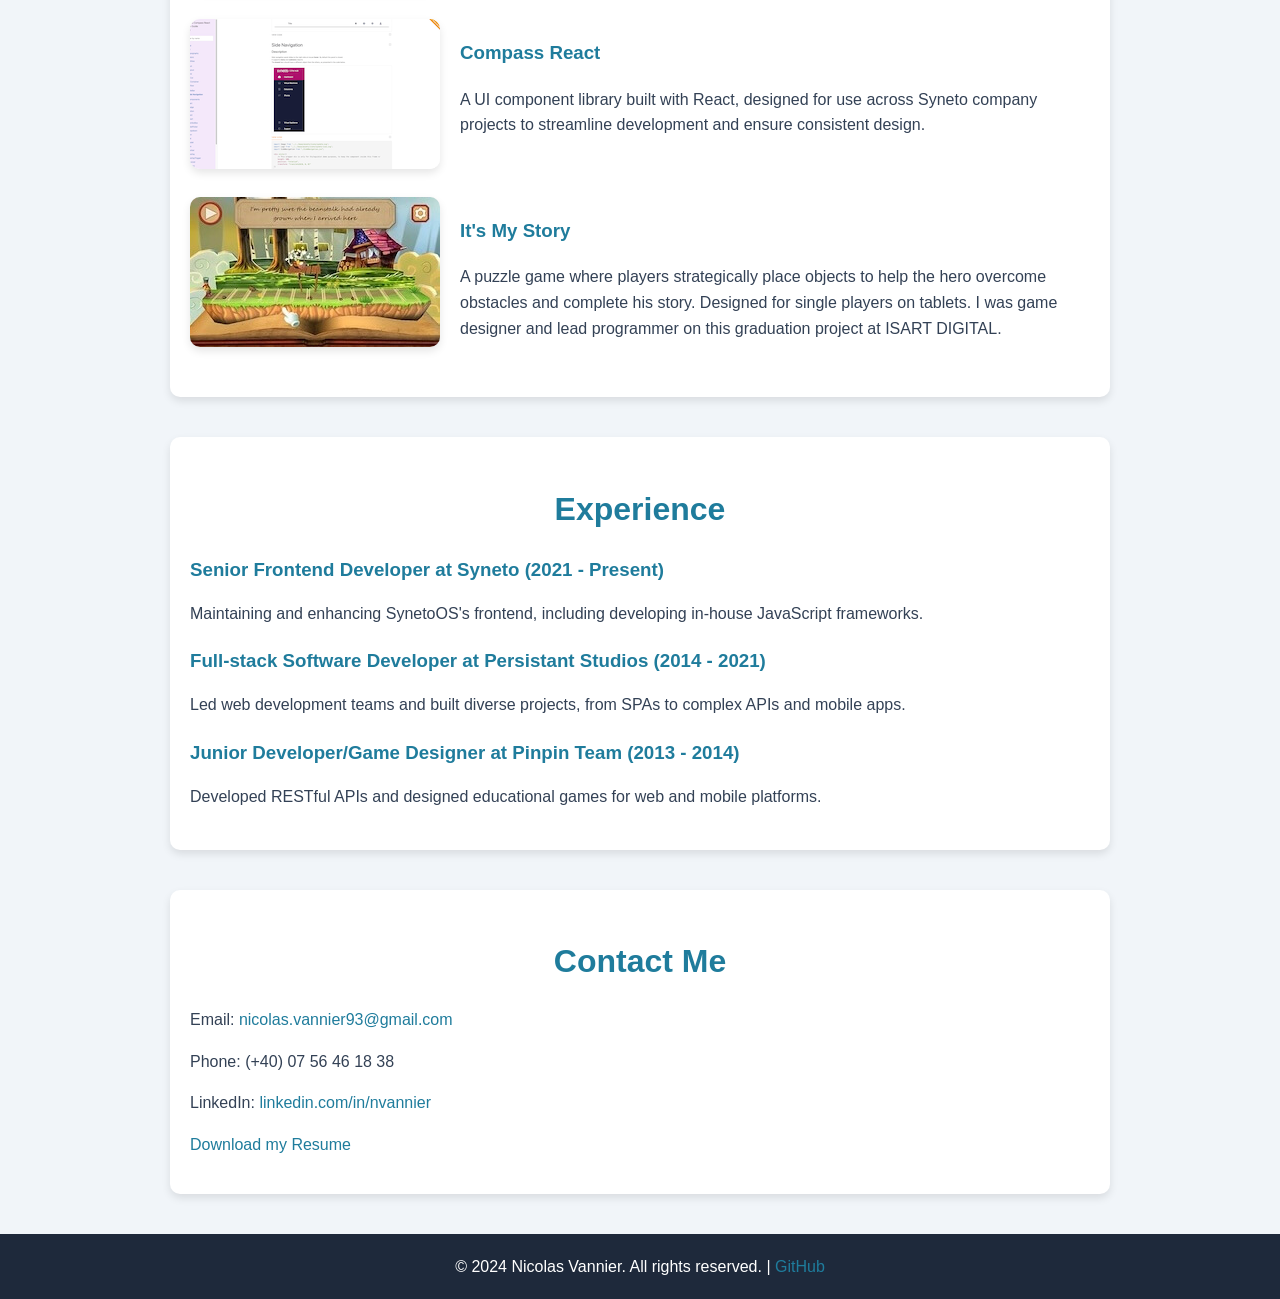
==== commit 8cb7cc5a: "update: add new portfolio item" ====
--- a/index.html
+++ b/index.html
@@ -349,7 +349,7 @@
     <h2>Skills</h2>
     <p>Here are some of the technologies I work with:</p>
     <ul>
-      <li>HTML, CSS, JavaScript, React, React Native</li>
+      <li>HTML, CSS, JavaScript, React, Web Components, React Native</li>
       <li>Node.js, PHP, MySQL, NoSQL</li>
       <li>Unity3D, C#, Docker, Linux System Administration</li>
       <li>Design Tools: Photoshop, Illustrator, InDesign</li>
@@ -386,12 +386,23 @@
     </div>
     <div class="portfolio-item">
       <div>
+        <a href="https://nicolas-vannier.io/Apocalypse-Rush/" target="_blank">
+          <img src="assets/imgs/apocalypse-rush.png" alt="Apocalypse Rush">
+        </a>
+      </div>
+      <div>
+        <h3><a href="https://nicolas-vannier.io/Apocalypse-Rush/" target="_blank">Apocalypse Rush</a></h3>
+        <p>A fast-paced, arcade-style game where players must navigate through an apocalyptic landscape. Built during a game jam in less than 2 days, the game focuses on quick reflexes and engaging gameplay. With multiplayer and gamepad support. <a href="https://github.com/Nayael/Apocalypse-Rush" target="_blank">GitHub</a></p>
+      </div>
+    </div>
+    <div class="portfolio-item">
+      <div>
         <a href="https://synetonet.github.io/compass-react/" target="_blank">
-          <img src="assets/imgs/compass.png" alt="Syneto Compass Project">
+          <img src="assets/imgs/compass.png" alt="Compass React Project">
         </a>
       </div>
       <div>
-        <h3><a href="https://synetonet.github.io/compass-react/" target="_blank">Syneto Compass</a></h3>
+        <h3><a href="https://synetonet.github.io/compass-react/" target="_blank">Compass React</a></h3>
         <p>A UI component library built with React, designed for use across Syneto company projects to streamline
           development and ensure consistent design.</p>
       </div>
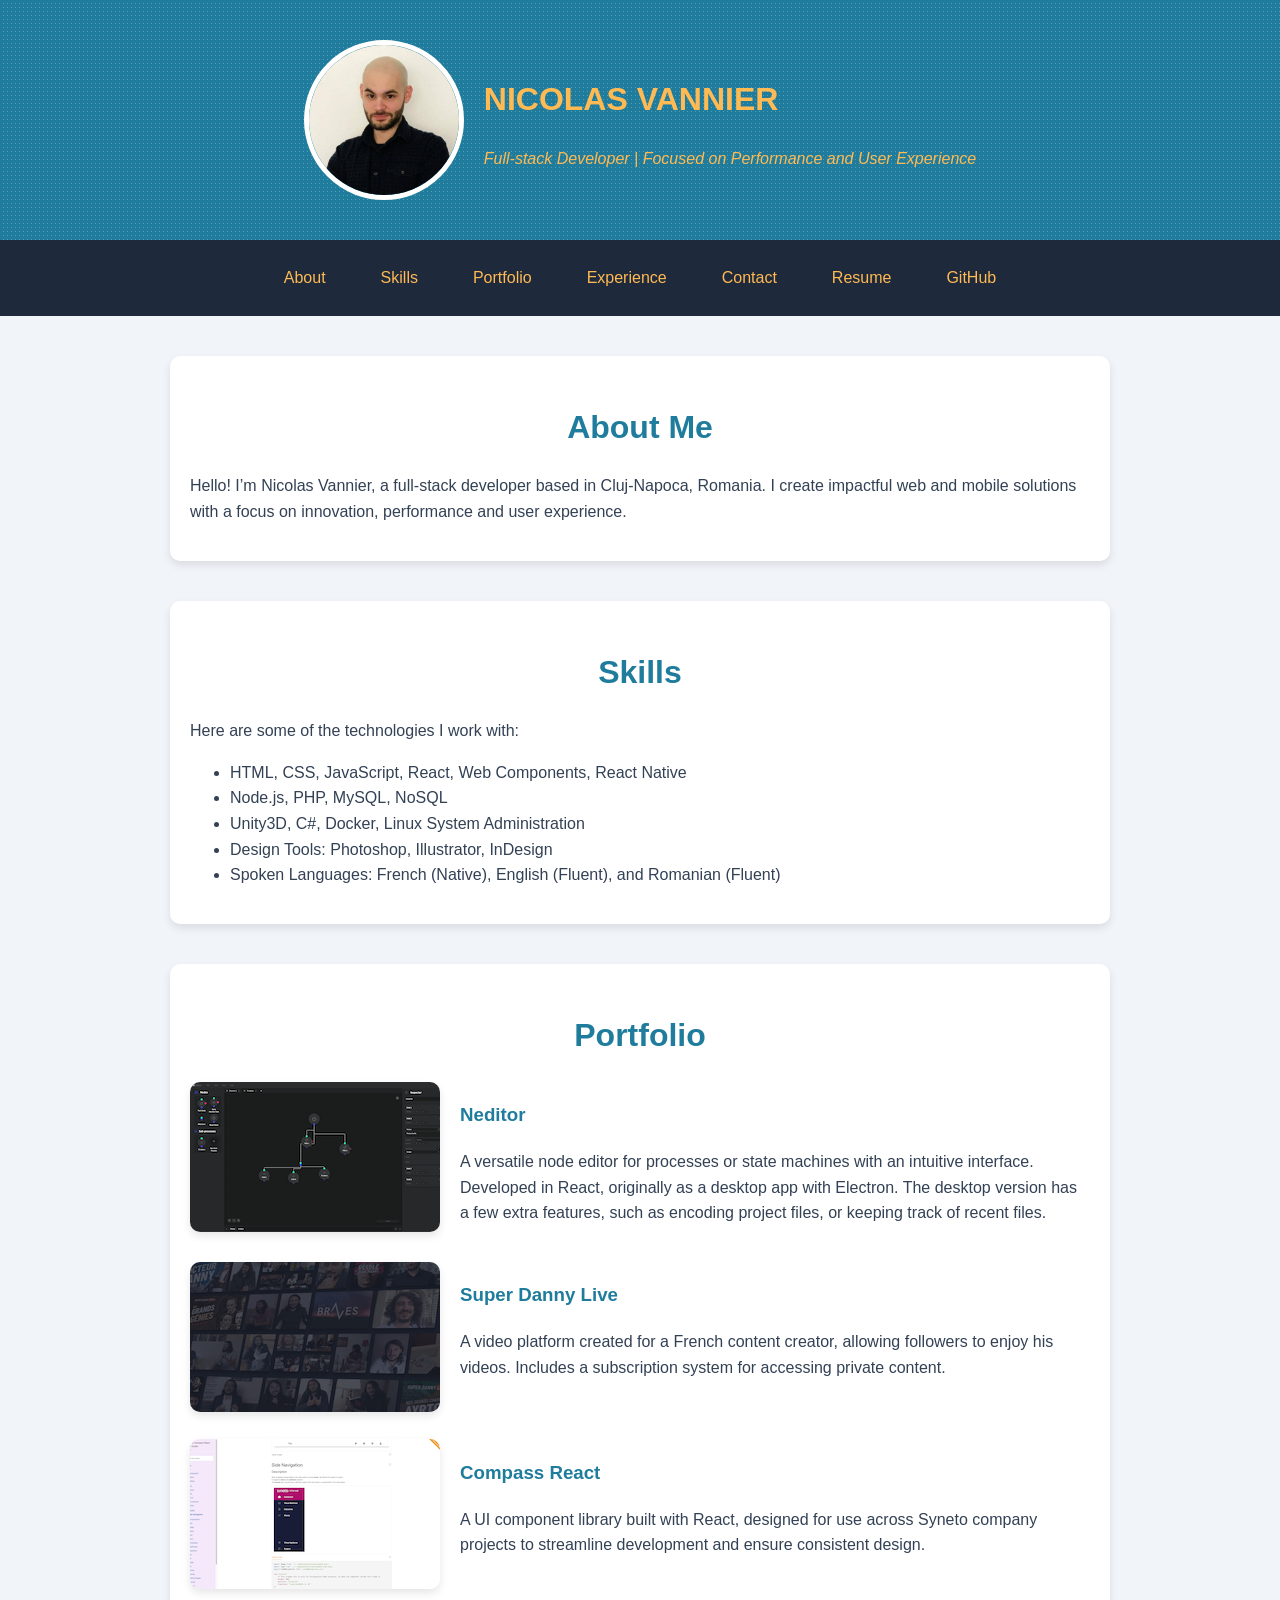
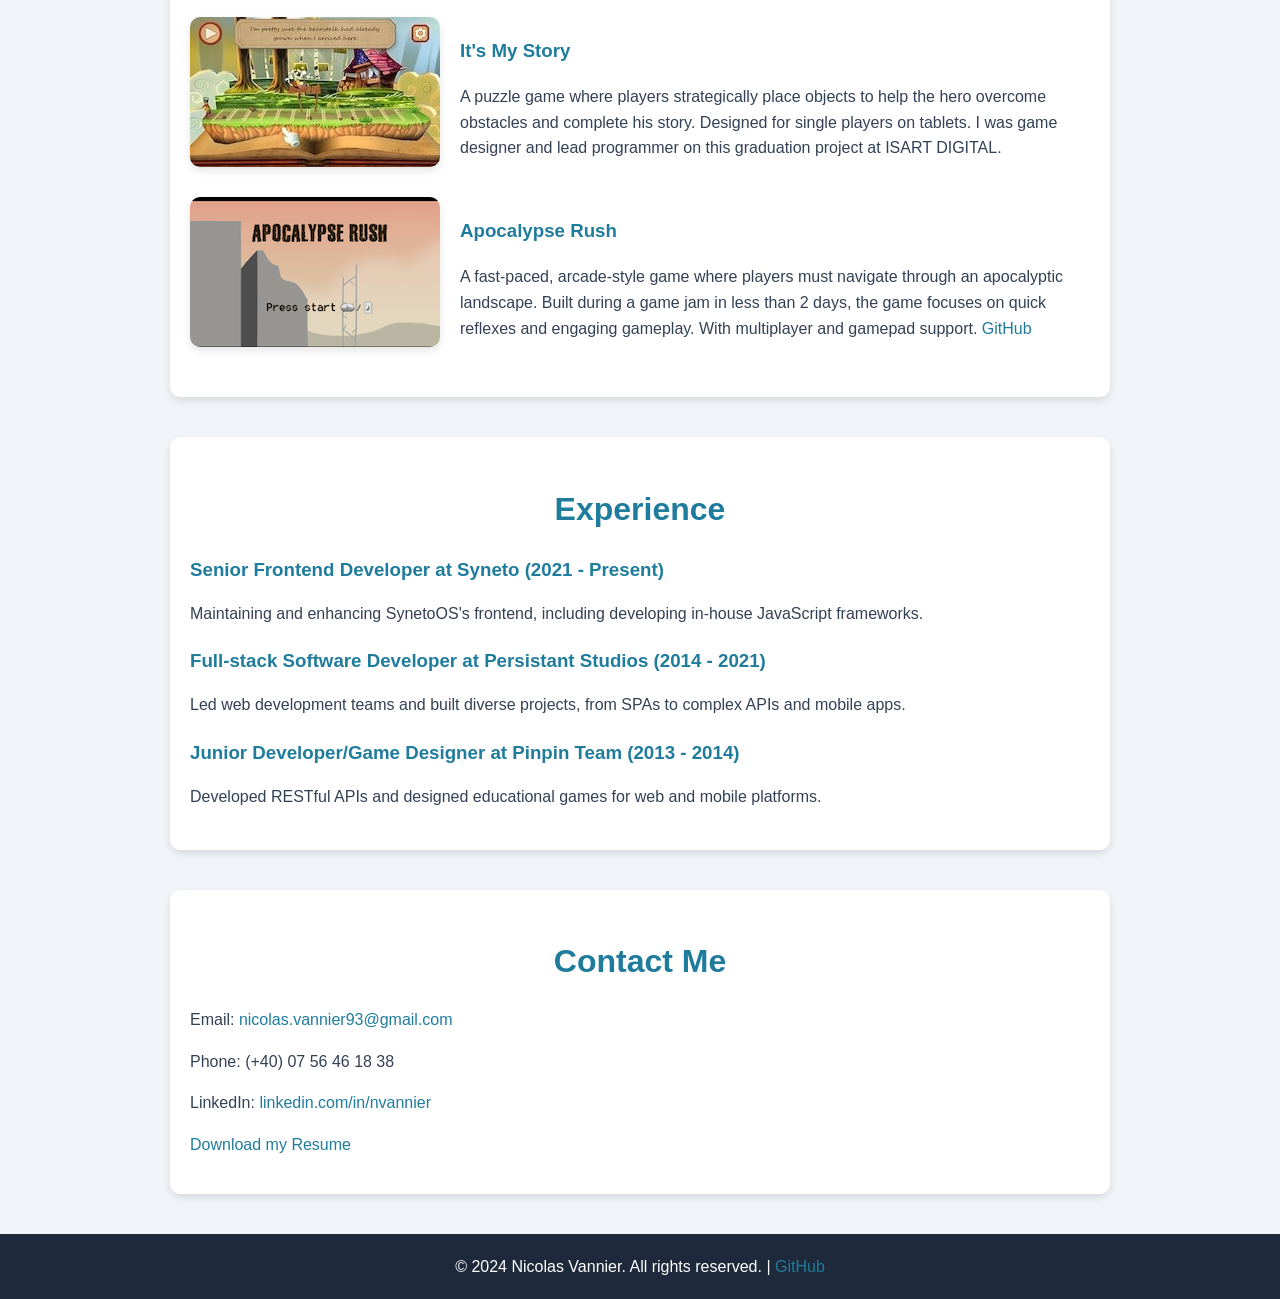
==== commit fdd852d9: "update: move new portfolio item" ====
--- a/index.html
+++ b/index.html
@@ -386,17 +386,6 @@
     </div>
     <div class="portfolio-item">
       <div>
-        <a href="https://nicolas-vannier.io/Apocalypse-Rush/" target="_blank">
-          <img src="assets/imgs/apocalypse-rush.png" alt="Apocalypse Rush">
-        </a>
-      </div>
-      <div>
-        <h3><a href="https://nicolas-vannier.io/Apocalypse-Rush/" target="_blank">Apocalypse Rush</a></h3>
-        <p>A fast-paced, arcade-style game where players must navigate through an apocalyptic landscape. Built during a game jam in less than 2 days, the game focuses on quick reflexes and engaging gameplay. With multiplayer and gamepad support. <a href="https://github.com/Nayael/Apocalypse-Rush" target="_blank">GitHub</a></p>
-      </div>
-    </div>
-    <div class="portfolio-item">
-      <div>
         <a href="https://synetonet.github.io/compass-react/" target="_blank">
           <img src="assets/imgs/compass.png" alt="Compass React Project">
         </a>
@@ -418,6 +407,17 @@
         <p>A puzzle game where players strategically place objects to help the hero overcome obstacles and complete his
           story. Designed for single players on tablets. I was game designer and lead programmer on this graduation
           project at ISART DIGITAL.</p>
+      </div>
+    </div>
+    <div class="portfolio-item">
+      <div>
+        <a href="https://nicolas-vannier.io/Apocalypse-Rush/" target="_blank">
+          <img src="assets/imgs/apocalypse-rush.png" alt="Apocalypse Rush">
+        </a>
+      </div>
+      <div>
+        <h3><a href="https://nicolas-vannier.io/Apocalypse-Rush/" target="_blank">Apocalypse Rush</a></h3>
+        <p>A fast-paced, arcade-style game where players must navigate through an apocalyptic landscape. Built during a game jam in less than 2 days, the game focuses on quick reflexes and engaging gameplay. With multiplayer and gamepad support. <a href="https://github.com/Nayael/Apocalypse-Rush" target="_blank">GitHub</a></p>
       </div>
     </div>
   </section>
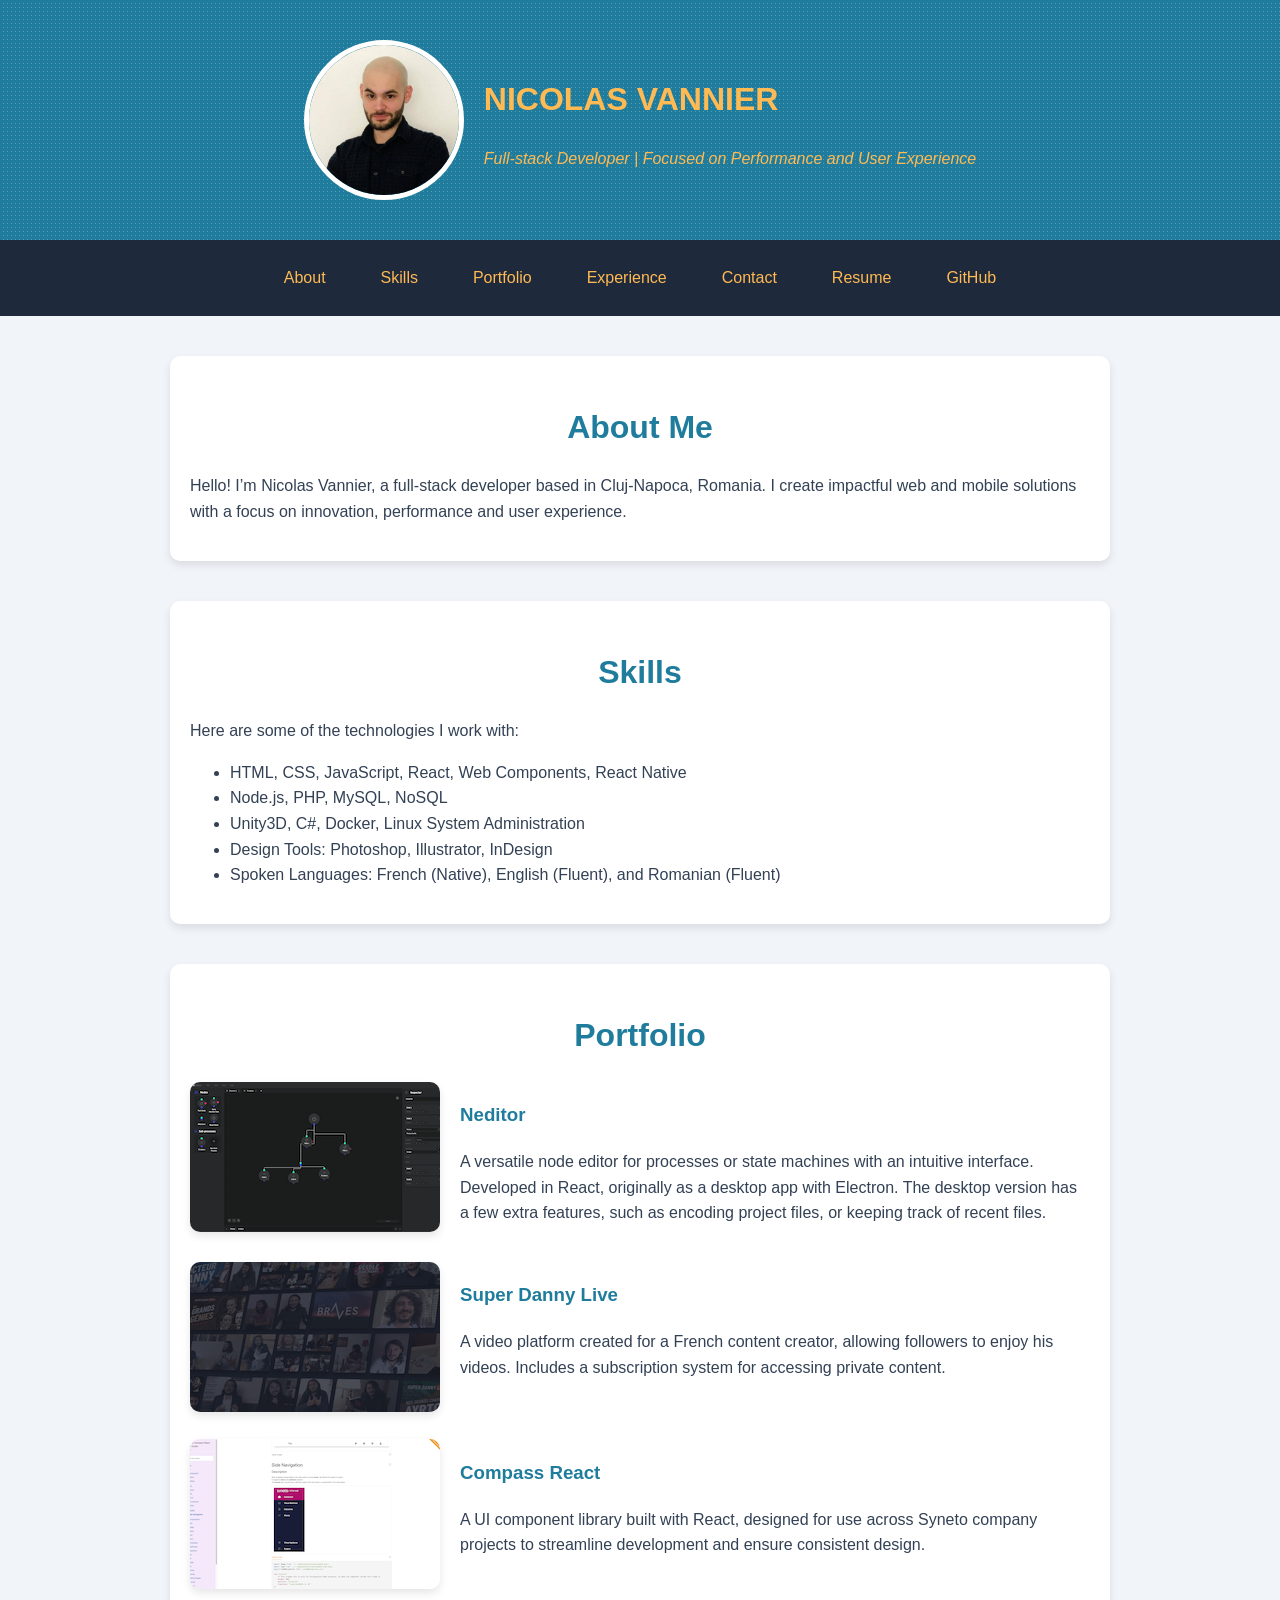
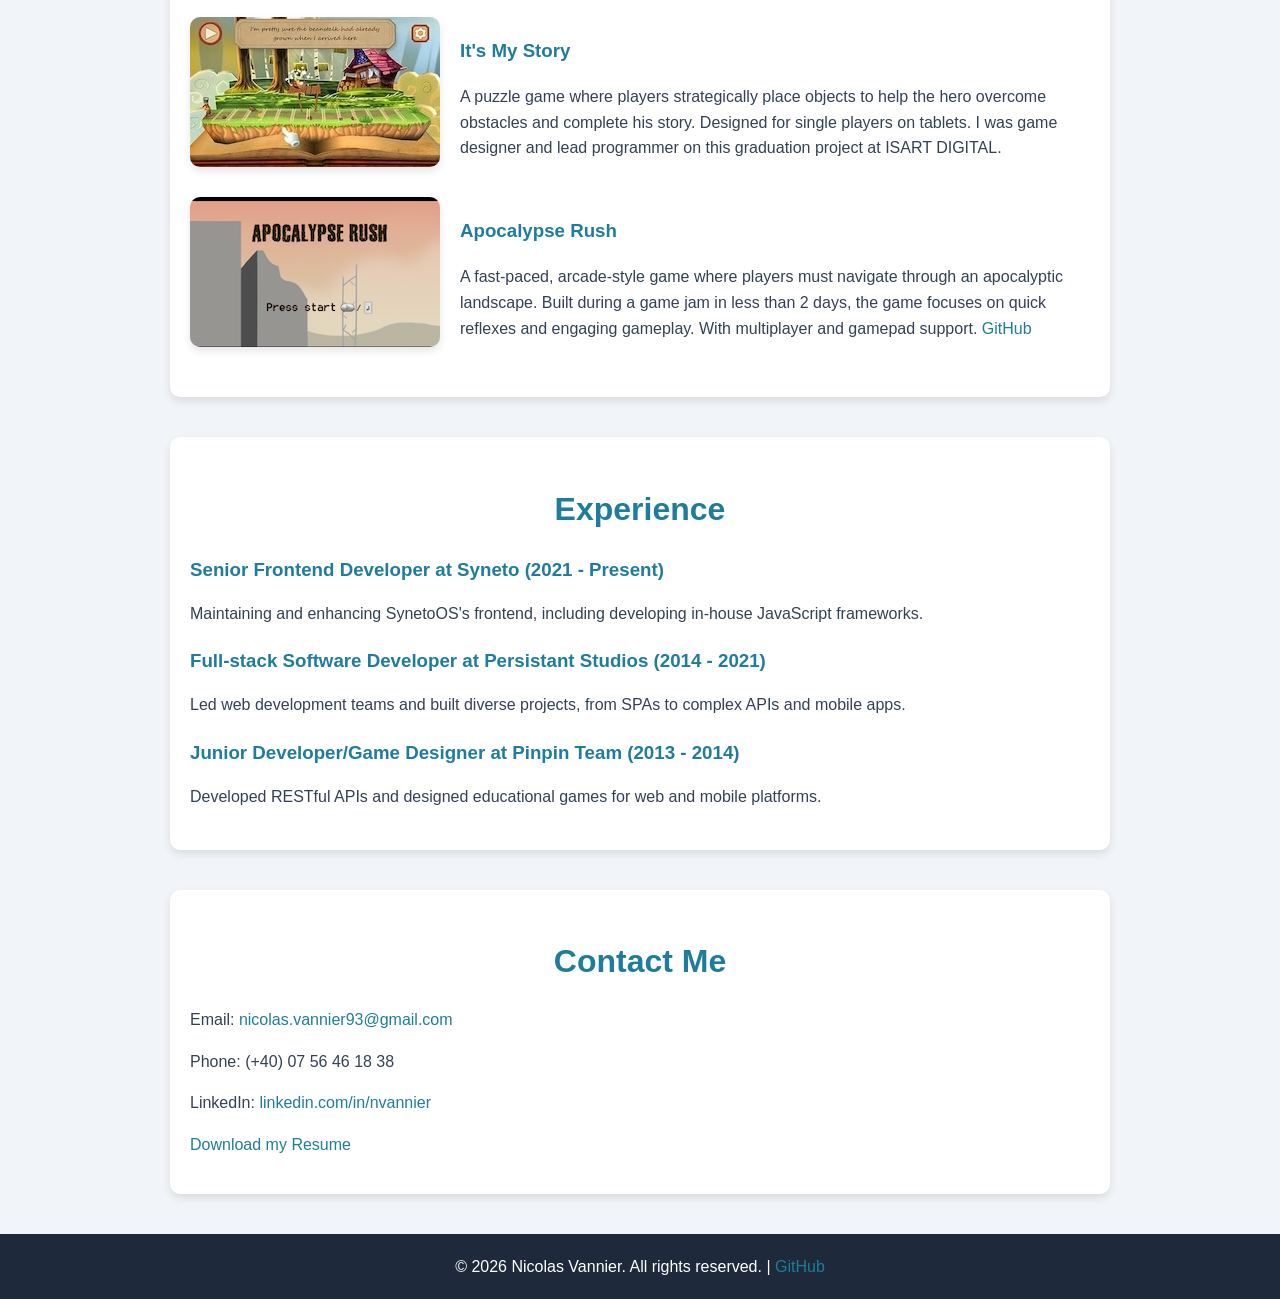
==== commit 900b2a26: "update: change copyright year in footer" ====
--- a/index.html
+++ b/index.html
@@ -447,7 +447,7 @@
   </section>
 
   <footer>
-    &copy; 2024 Nicolas Vannier. All rights reserved. | <a href="https://github.com/Nayael" target="_blank">GitHub</a>
+    &copy; 2026 Nicolas Vannier. All rights reserved. | <a href="https://github.com/Nayael" target="_blank">GitHub</a>
   </footer>
 </body>
 
